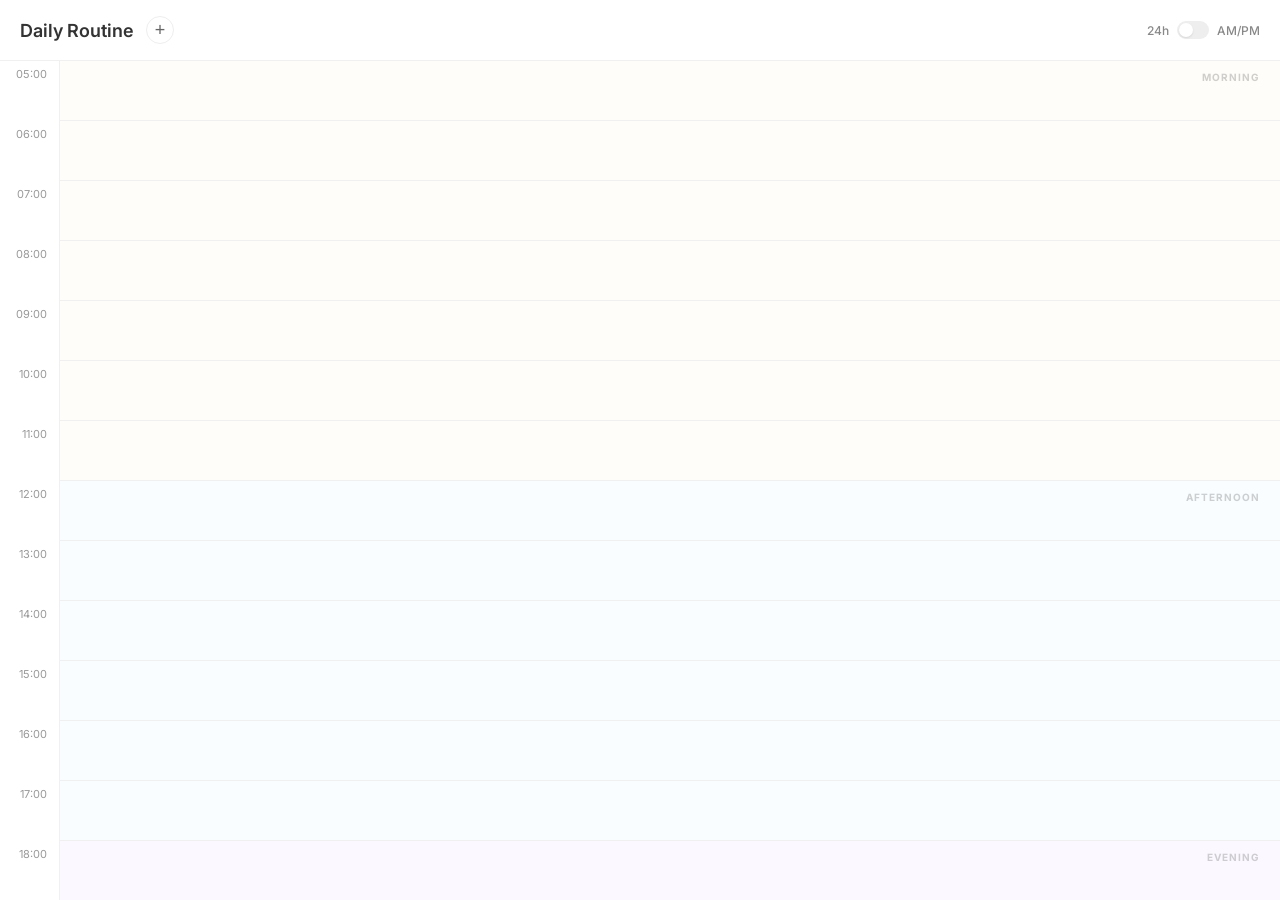
==== index.html @ a96492a8 "Initial commit: Daily Routine Widget Transformation" ====
<!DOCTYPE html>
<html lang="en">

<head>
    <meta charset="UTF-8">
    <meta name="viewport" content="width=device-width, initial-scale=1.0">
    <title>Daily Routine</title>
    <link rel="preconnect" href="https://fonts.googleapis.com">
    <link rel="preconnect" href="https://fonts.gstatic.com" crossorigin>
    <link href="https://fonts.googleapis.com/css2?family=Inter:wght@400;500;600;700&display=swap" rel="stylesheet">
    <link rel="stylesheet" href="style.css">
</head>

<body>
    <div class="app-container">
        <header class="header">
            <div class="header-left">
                <h1>Daily Routine</h1>
                <button id="add-event-btn" class="add-btn" title="Add Entry">+</button>
            </div>
            <div class="controls">
                <span class="time-format-label">24h</span>
                <label class="switch">
                    <input type="checkbox" id="time-format-toggle">
                    <span class="slider round"></span>
                </label>
                <span class="time-format-label">AM/PM</span>
            </div>
        </header>

        <div class="planner-wrapper">
            <div class="time-column" id="time-column">
                <!-- Time labels generated by JS -->
            </div>
            <div class="days-grid" id="days-grid">
                <!-- Single Day Column generated by JS -->
            </div>
        </div>
    </div>

    <!-- Modal -->
    <div id="event-modal" class="modal hidden">
        <div class="modal-content">
            <div class="modal-header">
                <h2 id="modal-title">New Entry</h2>
                <button id="close-modal" class="close-btn">&times;</button>
            </div>
            <div class="modal-body">
                <div class="form-group">
                    <label for="event-title">Activity</label>
                    <input type="text" id="event-title" autocapitalize="words" placeholder="e.g. Morning Jog">
                </div>

                <!-- Day selection hidden/removed for Daily Routine -->
                <input type="hidden" id="event-day" value="0">

                <div class="form-row">
                    <div class="form-group">
                        <label>Start</label>
                        <div id="start-wrapper" class="time-12h">
                            <input type="number" id="start-h" min="0" max="23" placeholder="09" class="t-input">
                            <span class="colon">:</span>
                            <input type="number" id="start-m" min="0" max="59" placeholder="00" class="t-input">
                            <select id="start-ampm" class="t-select hidden">
                                <option value="AM">AM</option>
                                <option value="PM">PM</option>
                            </select>
                            <input type="hidden" id="event-start">
                        </div>
                    </div>
                    <div class="form-group">
                        <label>End</label>
                        <div id="end-wrapper" class="time-12h">
                            <input type="number" id="end-h" min="0" max="23" placeholder="10" class="t-input">
                            <span class="colon">:</span>
                            <input type="number" id="end-m" min="0" max="59" placeholder="00" class="t-input">
                            <select id="end-ampm" class="t-select hidden">
                                <option value="AM">AM</option>
                                <option value="PM">PM</option>
                            </select>
                            <input type="hidden" id="event-end">
                        </div>
                        <div id="time-error-msg" class="error-text hidden">End time must be after start time</div>
                    </div>
                </div>

                <div class="form-group">
                    <label>Color Tag</label>
                    <div class="color-options" id="color-options">
                        <!-- Generated by JS -->
                    </div>
                </div>
            </div>
            <div class="modal-footer">
                <button id="delete-btn" class="btn btn-danger hidden">Delete</button>
                <div class="spacer"></div>
                <button id="cancel-btn" class="btn btn-secondary">Cancel</button>
                <button id="save-btn" class="btn btn-primary">Save</button>
            </div>
        </div>
    </div>

    <script src="script.js"></script>
</body>

</html>
---- style.css ----
:root {
    --font-family: 'Inter', -apple-system, BlinkMacSystemFont, "Segoe UI", Roboto, Helvetica, Arial, sans-serif;
    --text-color: #333333;
    --text-muted: #666666;
    --grid-line: #F0F0F0;
    --card-bg: #FFFFFF;
    --header-bg: #F9F9F9;
    --shadow-sm: 0 1px 2px 0 rgba(0, 0, 0, 0.05);
    --shadow-md: 0 4px 6px -1px rgba(0, 0, 0, 0.1), 0 2px 4px -1px rgba(0, 0, 0, 0.06);
    --radius-card: 0px;
    /* Notion widgets meant to fill frames often look better flush or with minimal radius */
    --radius-label: 6px;

    /* Colors */
    --c-blue-bg: #E1F5FE;
    --c-blue-border: #0288D1;
    --c-green-bg: #E8F5E9;
    --c-green-border: #388E3C;
    --c-rose-bg: #FCE4EC;
    --c-rose-border: #D81B60;
    --c-purple-bg: #F3E5F5;
    --c-purple-border: #7B1FA2;
    --c-orange-bg: #FFF0EB;
    --c-orange-border: #FF8B66;
    --c-grey-bg: #F5F5F5;
    --c-grey-border: #616161;

    --slot-height: 60px;

    /* Zoning colors */
    --zone-morning: rgba(255, 250, 240, 0.4);
    --zone-afternoon: rgba(240, 250, 255, 0.4);
    --zone-evening: rgba(245, 240, 255, 0.4);
}

* {
    box-sizing: border-box;
    margin: 0;
    padding: 0;
}

body {
    font-family: var(--font-family);
    color: var(--text-color);
    background-color: transparent;
    padding: 0;
    /* Remove padding to fill Notion block */
    height: 100vh;
    display: flex;
    justify-content: center;
    align-items: flex-start;
    overflow: hidden;
}

/* Scrollbar styling */
::-webkit-scrollbar {
    width: 0px;
    /* Hide scrollbars for cleaner Notion look, rely on trackpad/mouse scroll */
    background: transparent;
}

.app-container {
    background: var(--card-bg);
    width: 100%;
    height: 100%;
    display: flex;
    flex-direction: column;
    overflow: hidden;
}

/* Header */
.header {
    padding: 16px 20px;
    display: flex;
    justify-content: space-between;
    align-items: center;
    border-bottom: 1px solid var(--grid-line);
    flex-shrink: 0;
    background: var(--card-bg);
    z-index: 10;
}

.header-left {
    display: flex;
    align-items: center;
    gap: 12px;
}

.header h1 {
    font-size: 18px;
    font-weight: 600;
    color: var(--text-color);
}

.add-btn {
    width: 28px;
    height: 28px;
    border-radius: 50%;
    border: 1px solid #eee;
    background: #fff;
    color: #666;
    font-size: 18px;
    line-height: 1;
    cursor: pointer;
    display: flex;
    align-items: center;
    justify-content: center;
    transition: all 0.2s;
}

.add-btn:hover {
    background: #333;
    color: #fff;
    border-color: #333;
}

.controls {
    display: flex;
    align-items: center;
    gap: 8px;
    font-size: 12px;
    font-weight: 500;
    color: #888;
}

/* Switch */
.switch {
    position: relative;
    display: inline-block;
    width: 32px;
    height: 18px;
}

.switch input {
    opacity: 0;
    width: 0;
    height: 0;
}

.slider {
    position: absolute;
    cursor: pointer;
    top: 0;
    left: 0;
    right: 0;
    bottom: 0;
    background-color: #eee;
    transition: .4s;
    border-radius: 20px;
}

.slider:before {
    position: absolute;
    content: "";
    height: 14px;
    width: 14px;
    left: 2px;
    bottom: 2px;
    background-color: white;
    transition: .4s;
    border-radius: 50%;
    box-shadow: 0 1px 2px rgba(0, 0, 0, 0.1);
}

input:checked+.slider {
    background-color: #333;
}

input:checked+.slider:before {
    transform: translateX(14px);
}

/* Layout */
.planner-wrapper {
    display: flex;
    flex-direction: row;
    flex: 1;
    overflow-y: auto;
    position: relative;
    background: #fff;
    scroll-behavior: smooth;
}

.time-column {
    position: sticky;
    left: 0;
    z-index: 50;
    width: 60px;
    min-width: 60px;
    background: #fff;
    /* Match bg to avoid transparency over events */
    border-right: 1px solid var(--grid-line);
    padding-top: 0;
    padding-bottom: 20px;
}

.time-corner-spacer {
    /* No header anymore, but we might need a small top spacing */
    height: 0px;
}

.time-slot {
    height: var(--slot-height);
    font-size: 11px;
    color: #999;
    text-align: right;
    padding-right: 12px;
    display: flex;
    align-items: flex-start;
    justify-content: flex-end;
    padding-top: 6px;
    /* Offset for text alignment with line */
    position: relative;
}

/* Horizontal lines traversing the day column */
.time-slot::after {
    content: "";
    position: absolute;
    right: -100vw;
    /* Extend far to the right */
    top: 0;
    width: 200vw;
    /* Span across the day grid */
    height: 1px;
    background: var(--grid-line);
    pointer-events: none;
    z-index: 1;
}

.time-slot.last-slot::after {
    display: none;
}

.days-grid {
    display: flex;
    flex: 1;
    min-width: 0;
    position: relative;
    /* Ensure lines from time-slot are visible/clipped correctly if we used ::after, but better to render lines in grid-cell or use global lines? 
       Actually, common pattern is grid-cell borders. 
       Let's use the time-slot ::after approach or the previous grid-cell approach.
       Previous used grid-cell. Let's stick to grid-cell for clean borders. */
}

/* Time-slot ::after is a bit risky with overflows. Let's revert and use grid-cells. */
.time-slot::after {
    display: none;
}


.day-column {
    flex: 1;
    position: relative;
    display: flex;
    flex-direction: column;
}

.day-body {
    position: relative;
    flex: 1;
    display: flex;
    flex-direction: column;
}

/* Zoning */
.day-zone {
    position: absolute;
    left: 0;
    right: 0;
    z-index: 0;
    display: flex;
    align-items: flex-start;
    justify-content: flex-end;
    /* Label on right or left? user said 'discreet text labels' */
    padding: 10px 20px;
    pointer-events: none;
}

.zone-label {
    font-size: 10px;
    font-weight: 700;
    letter-spacing: 1px;
    color: var(--text-muted);
    opacity: 0.3;
    text-transform: uppercase;
}

.zone-morning {
    background: var(--zone-morning);
}

.zone-afternoon {
    background: var(--zone-afternoon);
}

.zone-evening {
    background: var(--zone-evening);
}

.grid-cell {
    height: var(--slot-height);
    border-bottom: 1px solid var(--grid-line);
    width: 100%;
    box-sizing: border-box;
    z-index: 1;
    /* Above background zones */
}

/* Current Time Indicator (Optional but nice) */
/* Events */
.event-card {
    position: absolute;
    padding: 6px 12px;
    border-radius: var(--radius-label);
    font-size: 13px;
    font-weight: 500;
    color: var(--text-color);
    overflow: hidden;
    cursor: pointer;
    box-shadow: 0 1px 3px rgba(0, 0, 0, 0.08);
    display: flex;
    flex-direction: row;
    /* Horizontal layout for title - time */
    align-items: center;
    gap: 8px;
    z-index: 10;
    transition: transform 0.1s;
    /* Width and Left set by JS */
}

.event-card.compact {
    flex-direction: column;
    align-items: flex-start;
    gap: 2px;
}

.event-card:hover {
    z-index: 100 !important;
    transform: scale(1.01);
}

.event-card.blue {
    background: var(--c-blue-bg);
    border-left: 3px solid var(--c-blue-border);
}

.event-card.green {
    background: var(--c-green-bg);
    border-left: 3px solid var(--c-green-border);
}

.event-card.rose {
    background: var(--c-rose-bg);
    border-left: 3px solid var(--c-rose-border);
}

.event-card.purple {
    background: var(--c-purple-bg);
    border-left: 3px solid var(--c-purple-border);
}

.event-card.orange {
    background: var(--c-orange-bg);
    border-left: 3px solid var(--c-orange-border);
}

.event-card.grey {
    background: var(--c-grey-bg);
    border-left: 3px solid var(--c-grey-border);
}

/* Modal */
.modal {
    position: fixed;
    top: 0;
    left: 0;
    right: 0;
    bottom: 0;
    background: rgba(0, 0, 0, 0.4);
    display: flex;
    justify-content: center;
    align-items: center;
    z-index: 3000;
    opacity: 0;
    pointer-events: none;
    transition: opacity 0.2s ease;
    backdrop-filter: blur(2px);
}

.modal.visible {
    opacity: 1;
    pointer-events: auto;
}

.modal-content {
    background: white;
    padding: 24px;
    border-radius: 16px;
    width: 400px;
    max-width: 90%;
    box-shadow: 0 10px 30px rgba(0, 0, 0, 0.15);
    transform: scale(0.96);
    transition: transform 0.2s ease;
}

.modal.visible .modal-content {
    transform: scale(1);
}

.modal-header {
    display: flex;
    justify-content: space-between;
    align-items: center;
    margin-bottom: 24px;
}

.modal-header h2 {
    font-size: 18px;
    font-weight: 600;
}

.close-btn {
    background: none;
    border: none;
    font-size: 24px;
    cursor: pointer;
    color: #999;
}

.form-group {
    margin-bottom: 20px;
}

.form-group label {
    display: block;
    font-size: 12px;
    font-weight: 600;
    color: #666;
    margin-bottom: 8px;
    text-transform: uppercase;
    letter-spacing: 0.5px;
}

.form-group input[type="text"] {
    width: 100%;
    padding: 12px;
    border: 1px solid #eee;
    background: #fcfcfc;
    border-radius: 8px;
    font-size: 15px;
}

.form-row {
    display: flex;
    gap: 16px;
}

.form-row .form-group {
    flex: 1;
}

.time-12h {
    display: flex;
    gap: 4px;
    align-items: center;
}

.t-input {
    width: 44px;
    padding: 10px 4px;
    text-align: center;
    border: 1px solid #eee;
    border-radius: 6px;
    font-size: 14px;
    background: #fff;
}

.t-select {
    padding: 10px 4px;
    border: 1px solid #eee;
    border-radius: 6px;
    font-size: 14px;
    background: #fff;
    cursor: pointer;
}

.colon {
    font-weight: 600;
    color: #ccc;
}

.color-options {
    display: flex;
    gap: 12px;
}

.color-option {
    width: 32px;
    height: 32px;
    border-radius: 50%;
    cursor: pointer;
    border: 2px solid transparent;
    transition: transform 0.2s;
}

.color-option.selected {
    transform: scale(1.15);
    box-shadow: 0 0 0 2px #fff, 0 0 0 4px var(--glow-color);
}

.modal-footer {
    display: flex;
    justify-content: flex-end;
    gap: 12px;
    margin-top: 32px;
}

.spacer {
    flex: 1;
}

.btn {
    padding: 10px 20px;
    border-radius: 8px;
    font-size: 14px;
    font-weight: 500;
    border: none;
    cursor: pointer;
}

.btn-primary {
    background: #111;
    color: white;
}

.btn-secondary {
    background: #f5f5f5;
    color: #333;
}

.btn-danger {
    background: #fff0f0;
    color: #d32f2f;
}

.hidden {
    display: none !important;
}

.input-error {
    border-color: #FF3B30 !important;
}

.error-text {
    color: #FF3B30;
    font-size: 11px;
    margin-top: 4px;
}
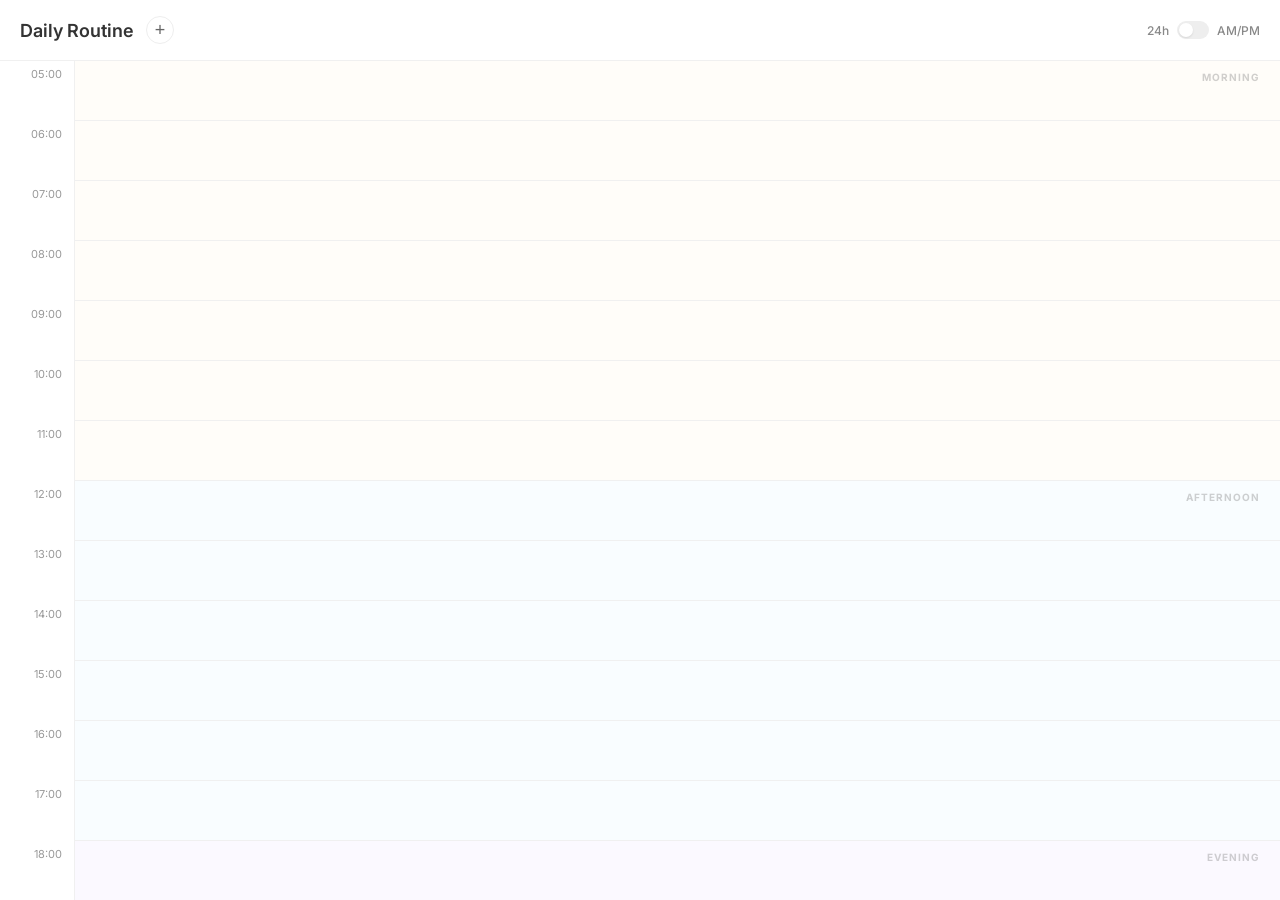
==== commit 4bde99d2: "UI Polish: Fix time alignment, remove placeholders, strict AM/PM validation" ====
--- a/index.html
+++ b/index.html
@@ -48,7 +48,7 @@
             <div class="modal-body">
                 <div class="form-group">
                     <label for="event-title">Activity</label>
-                    <input type="text" id="event-title" autocapitalize="words" placeholder="e.g. Morning Jog">
+                    <input type="text" id="event-title" autocapitalize="words">
                 </div>
 
                 <!-- Day selection hidden/removed for Daily Routine -->
--- a/style.css
+++ b/style.css
@@ -185,8 +185,8 @@
     position: sticky;
     left: 0;
     z-index: 50;
-    width: 60px;
-    min-width: 60px;
+    width: 75px;
+    min-width: 75px;
     background: #fff;
     /* Match bg to avoid transparency over events */
     border-right: 1px solid var(--grid-line);
@@ -211,6 +211,7 @@
     padding-top: 6px;
     /* Offset for text alignment with line */
     position: relative;
+    white-space: nowrap;
 }
 
 /* Horizontal lines traversing the day column */
